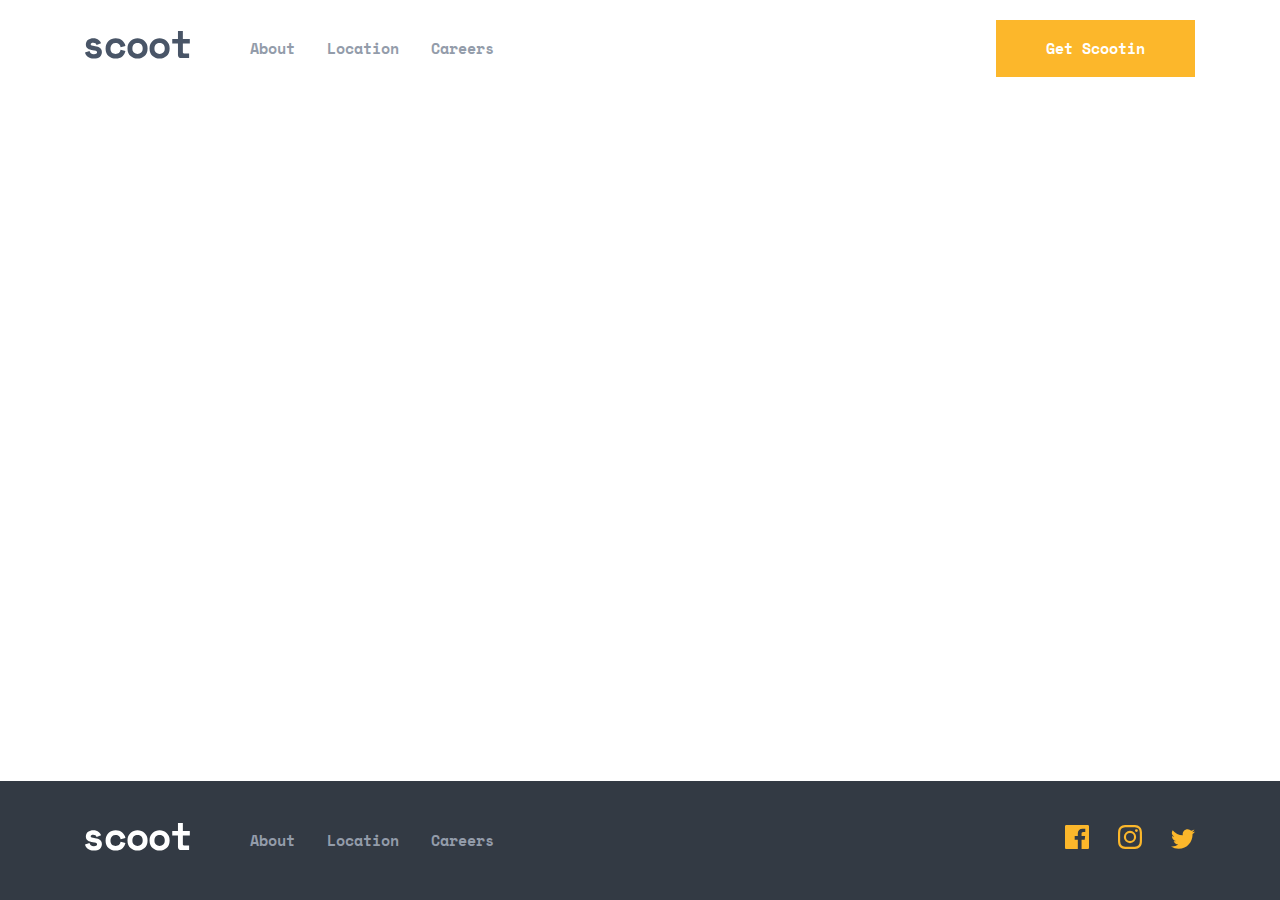
==== about.html @ 2f5962bb "html files header and footer" ====
<!DOCTYPE html>
<html lang="en">
<head>
    <meta charset="UTF-8">
    <meta http-equiv="X-UA-Compatible" content="IE=edge">
    <meta name="viewport" content="width=device-width, initial-scale=1.0">
    <title>Scoot - About</title>
    <!-- CSS LINKS  -->
    <link rel="stylesheet" href="css/normalize.min.css">
    <link rel="stylesheet" href="css/styles.css">

    <!--FAVICON-->

    <link rel="shortcut icon" href="assets/favicon-32x32.png" type="image/x-icon">
</head>
<body>

    <!-- HEADER  -->
    <header class="site-header">
        <div class="container site-header__container">
            <div class="wrapper wrapper-icons">
                <button class="toggle"></button>
                <a class="logo-img" href="#"><img class="logo" src="assets/logo.svg" alt="Site Logo" width="105" height="28"></a>
            </div>

            <div class="wrapper wrapper-nav">
                <ul class="nav-list">
                    <li class="nav-item">
                        <a href="about.html" class="nav-link">About</a>
                    </li>
                    <li class="nav-item">
                        <a href="location.html" class="nav-link">Location</a>
                    </li>
                    <li class="nav-item">
                        <a href="careers.html" class="nav-link">Careers</a>
                    </li>
                </ul>

                <a href="#" class="button">Get scootin</a>
            </div>
        </div>
    </header>


    <!-- MAIN  -->
    <main class="site-main">

        
    </main>

    <footer class="site-footer">
        <div class="footer-scoot">

        </div>

        <div class="footer-nav">
            <div class="container site-footer__container">
                <div class="wrapper wrapper-icons">
                    <a class="logo-img" href="#"><img class="logo" src="assets/logo-white.svg" alt="Site Logo" width="105" height="28"></a>
                </div>
    
                <div class="wrapper wrapper-nav">
                    <ul class="nav-list">
                        <li class="nav-item">
                            <a href="about.html" class="nav-link">About</a>
                        </li>
                        <li class="nav-item">
                            <a href="location.html" class="nav-link">Location</a>
                        </li>
                        <li class="nav-item">
                            <a href="careers.html" class="nav-link">Careers</a>
                        </li>
                    </ul>
    
                    <div class="socials">
                        <a class="social-icon" href="http://facebook.com"><img src="assets/icons/facebook.svg" alt="Facebook"></a>
                        <a class="social-icon" href="http://instagram.com"><img src="assets/icons/instagram.svg" alt="Instagram"></a>
                        <a class="social-icon" href="http://twitter.com"><img src="assets/icons/twitter.svg" alt="Twitter"></a>
                    </div>
                </div>
            </div>
        </div>
    </footer>
    <script src="js/scripts.js"></script>
</body>
</html>
---- css/styles.css ----
:root{
  --background: #495567;
  --bg-color:#333A44;
  --text-color:#939caa;

  --space-mono: "Space Mono", "Arial", sans-serif;
  --lexend-deca: "Lexend Deca", "Arial", sans-serif;
}

/*WEB FONTS RELATED*/
@font-face {
  font-family: "Space Mono";
  font-style: normal;
  font-weight: 400;
  src:url("../fonts/space-mono-v6-latin-regular.woff2") format("woff2"), 
      url("../fonts/space-mono-v6-latin-regular.woff") format("woff");  
}
/* space-mono-700 - latin */
@font-face {
  font-family: "Space Mono";
  font-style: normal;
  font-weight: 700;
  src:url("../fonts/space-mono-v6-latin-700.woff2") format("woff2"), 
      url("../fonts/space-mono-v6-latin-700.woff") format("woff");  
}

/* lexend-deca-regular - latin */
@font-face {
  font-family: "Lexend Deca";
  font-style: normal;
  font-weight: 400;
  src:url("../fonts/lexend-deca-v7-latin-regular.woff2") format("woff2"), 
      url("../fonts/lexend-deca-v7-latin-regular.woff") format("woff");  
}
/*GLOBAL STYLES*/
html {
  -webkit-box-sizing: border-box;
          box-sizing: border-box;
}

*,
*::before,
*::after {
  -webkit-box-sizing: inherit;
          box-sizing: inherit;
}

body {
  display: flex;
  flex-direction: column;
  height: 100vh;
  font-family: var(--lexend-deca);
  font-weight: normal;
  font-size: 15px;
  line-height: 25px;
  background-color: #fff;
  color: var(--text-color);
}

/* Heading Styles  */

h1,h2,h3,h4{
  margin-top: 0;
  font-family: var(--space-mono);
  font-style: normal;
  font-weight: bold;
  color: var(--background);
}
h1{
  font-size: 56px;
  line-height: 56px;
  letter-spacing: -2.5px;
}
h2{
  font-size: 48px;
  line-height: 48px;
  letter-spacing: -2.14286px;
}
h3{
  font-size: 40px;
  line-height: 48px;
  letter-spacing: -1.78571px;
}
h4{
  font-size: 24px;
  line-height: 28px;
  letter-spacing: -1.07143px;
}

a{
  text-decoration: none;
  font-family: var(--space-mono);
  font-style: normal;
  font-weight: bold;
  white-space: nowrap;
}
/* Button Styles  */

.button{
  text-decoration: none;
  padding: 14px 48px;
  text-transform: capitalize;
  background-color: #FCB72B;
  color: #fff;
  border: 2px solid #FCB72B;
  transition: background-color 0.3s ease;
}

.button:hover{
  background-color: transparent;
  color: #FCB72B;
}
.button:active{
  opacity: 0.7;
}

/* CONTAINER  STYLE*/
.container{
  max-width: 1160px;
  padding-left: 25px;
  padding-right: 25px;
  margin-left: auto;
  margin-right: auto;
}
/*=====================================================================================================
                                        HEADER
=====================================================================================================*/
.site-header{
  position: relative;
  padding-top: 20px;
  padding-bottom: 20px;
  background-color: #fff;
}
.site-header__container{
  display: flex;
  align-items: center;
}

/* WRAPPER */
.toggle{
  width: 20px;
  height: 16px;
  background: url("../assets/icons/toggle-on.svg") no-repeat center center;
  background-size: contain;
  border: none;
  cursor: pointer;
  display: none;
}
.wrapper{
  display: flex;
  align-items: center;
  justify-content: space-between;
}
.wrapper-icons{
  margin-right: 60px;
}
.wrapper-nav{
  flex-grow: 1;
}

.nav-list{
  padding: 0;
  list-style-type: none;
  display: flex;
  align-items: center;
  margin-right: 32px;
}
.nav-item:not(:last-child){
  margin-right: 32px;
}

.nav-link{
  color: var(--text-color);
}

.nav-link:hover{
  color: #FCB72B;
}
.nav-link:active{
  opacity: 0.7;
}
/*=====================================================================================================
                                        MAIN
=====================================================================================================*/
.site-main{
  flex-grow: 1;
}
/* MAIN HEADER  */
.main__header{
  position: relative;
  padding: 153px 120px;
  background: url("../assets/images/home-hero-desktop.jpg") no-repeat;
  background-size: cover;
}
.main__header::before{
  position: absolute;
  content: "";
  width: 1100px;
  height: 150px;
  top: 53%;
  left: 0%;
  background: url("../assets/patterns/right-arrow.svg") no-repeat 100% 0%,
  url("../assets/patterns/line.svg") no-repeat 0% 0%;
}
.main__header::after{
  position: absolute;
  content: "";
  width: 234px;
  height: 62px;
  top: 65%;
  right: 0%;
  background: url("../assets/patterns/white-circles.svg") no-repeat calc(100% + 30px) center;
  background-size: contain;
}
.main__header-info{
  max-width: 1135px;
  margin-left: auto;
  margin-right: auto;
}
.main__header .main__header-caption{
  color: #fff;
  margin-top: 0;
  margin-bottom: 40px;
}
.main__header-text{
  position: relative;
  left: 100px;
  max-width: 400px;
}
.main__header-text p{
  color: #fff;
  margin-top: 0;
  margin-bottom: 40px;
}
 /* ADVANTAGES  */
.advantage{
  padding-top: 160px;
  padding-bottom: 100px;
}
.advantage-container{
  position: relative;
  display: flex;
}
.advantage-container::before{
  content: "";
  position: absolute;
  left: -10rem;
  top: 40px;
  z-index: -1;
  width: 975px;
  height: 15px;
  background: url("../assets/patterns/line-gray.svg") repeat-x;
  background-size: contain;
}
.advantage-container__text{
  max-width: 350px;
}
.advantage-container__text::before{
  content: "";
  width: 96px;
  height: 96px;
  display: block;
  background-color: #FCB72B;
  border-radius: 100%;
  margin-bottom: 40px;
}
.advantage-container__text-locate::before{
  background: url("../assets/icons/locate.svg") no-repeat center center;
}

.advantage-container__text-scooter::before{
  background: url("../assets/icons/scooter.svg") no-repeat center center;
}

.advantage-container__text-ride::before{
  background: url("../assets/icons/ride.svg") no-repeat center center;
}

.advantage-container__text:not(:last-child){
  margin-right: 30px;
}
.advantage-container__text h4{
  margin-top: 0;
  margin-bottom: 27px;
}
.advantage-container__text p{
  font-family: var(--lexend-deca);
  margin-top: 0;
  margin-bottom: 0;
}

/* MAIN INFO  */


/*=====================================================================================================
                                        FOOTER
=====================================================================================================*/
.footer-nav{
  background-color: var(--bg-color);
}
.site-footer__container{
  display: flex;
  align-items: center;
  padding: 32px 25px;
}

.social-icon:not(:last-child){
  margin-right: 25px;
}
/*=====================================================================================================
                                        RESPONSIVE(TABLET)
=====================================================================================================*/
@media only screen and (max-width:1115px){
  /* MAIN HEADER  */
.main__header{
  position: relative;
  padding: 140px 100px 220px;
  background: url("../assets/images/home-hero-tablet.jpg") no-repeat;
  background-size: cover;
}
.main__header::before{
  position: absolute;
  content: "";
  width: 450px;
  height: 150px;
  top: 75%;
  left: 0%;
  background: url("../assets/patterns/right-arrow.svg") no-repeat 100% 0%;
}
.main__header::after{
  position: absolute;
  content: "";
  width: 234px;
  height: 62px;
  top: 85%;
  right: 0%;
  background: url("../assets/patterns/white-circles.svg") no-repeat calc(100% + 30px) center;
  background-size: contain;
}
.main__header-info{
  max-width: 1135px;
  margin-left: auto;
  margin-right: auto;
  text-align: center;
}

.main__header-text{
  position: relative;
  left: 0px;
  max-width: 575px;
  margin: 0 auto;
}
 /* MAIN ADVANTAGES  */
.advantage-container{
  flex-direction: column;
}
.advantage-container::before{
  left: -25.5rem;
  top: -50px;
  transform: rotate(90deg);
}
.advantage-container__text{
  max-width: 750px;
}
.advantage-container__text:not(:last-child){
  margin-right: 0;
  margin-bottom: 40px;
}
.advantage-container__text::before{
  float: left;
  margin-right: 80px;
}

}


@media only screen and (max-width:750px){

  /* HEADER  */
  .site-header__container{
    position: fixed;
    top: 0;
    left: 0;
    width: 100%;
    padding: 20px 25px;
    z-index: 9999;
    background: #fff;
  }
  .site-header .toggle{
    display: block;
  }
  .site-header .wrapper-icons{
    flex-basis: 50%;
  }
  .site-header .wrapper-icons .logo-img{
    transform: translateX(50%);
  }
  .site-header .wrapper-nav{
    position: fixed;
    z-index: 999;
    flex-direction: column;
    align-items: flex-start;
    padding: 64px 32px 25px;
    background-color: var(--bg-color);
    top: 75px;
    left: -100%;
    width: 75%;
    height: calc(100% - 75px);
    transition: left 0.5s ease;
  }
  
  .site-header .wrapper-nav-shown{
    left: 0;
  }
  .site-header .toggle-off{
    background: url("../assets/icons/toggle-off.svg") no-repeat center center;
  }
  .site-header .nav-list{
    flex-direction: column;
    align-items: flex-start;
  }
  .site-header .nav-item:not(:last-child){
    margin-right: 0;
    margin-bottom: 25px;
  }
  .site-header .nav-link{
    color: #fff;
  }

    /* MAIN HEADER  */
  .main__header{
    position: relative;
    padding: 115px 32px 180px;
    background: url("../assets/images/home-hero-mobile.jpg") no-repeat;
    background-size: cover;
  }
  .main__header::before{
    position: absolute;
    content: "";
    width: 450px;
    height: 150px;
    top: 70%;
    left: -300px;
    background: url("../assets/patterns/right-arrow.svg") no-repeat 100% 0%;
  }
  .main__header::after{
    content: "";  
    background: none;
  }
  .main__header-caption{
    font-size: 40px;
  line-height: 40px;
  letter-spacing: -1.78571px;
  }

}
/*=====================================================================================================
                                        RESPONSIVE(MOBILE)
=====================================================================================================*/

@media only screen and (max-width:650px){

  /* MAIN ADVANTAGE  */
  .advantage-container::before{
    background: none;
  }
  .advantage-container__text{
    text-align: center;
  }
  .advantage-container__text::before{
    float: none;
    margin-left: auto;
    margin-right: auto;
  }

  /* FOOTER  */

  .site-footer__container{
    flex-direction: column;
    align-items: center;
    padding: 60px 0 80px;
  }
  .site-footer__container .wrapper-icons{
    margin-bottom: 40px;
    margin-right: 0;
  }
  .site-footer__container .wrapper-nav{
    flex-direction: column;
  }
  .site-footer__container .nav-list{
    flex-direction: column;
    margin-right: 0;
    margin-top: 0;
    margin-bottom: 80px;
  }
  .site-footer__container .nav-item:not(:last-child){
    margin-right: 0;
    margin-bottom: 16px;
  }
}
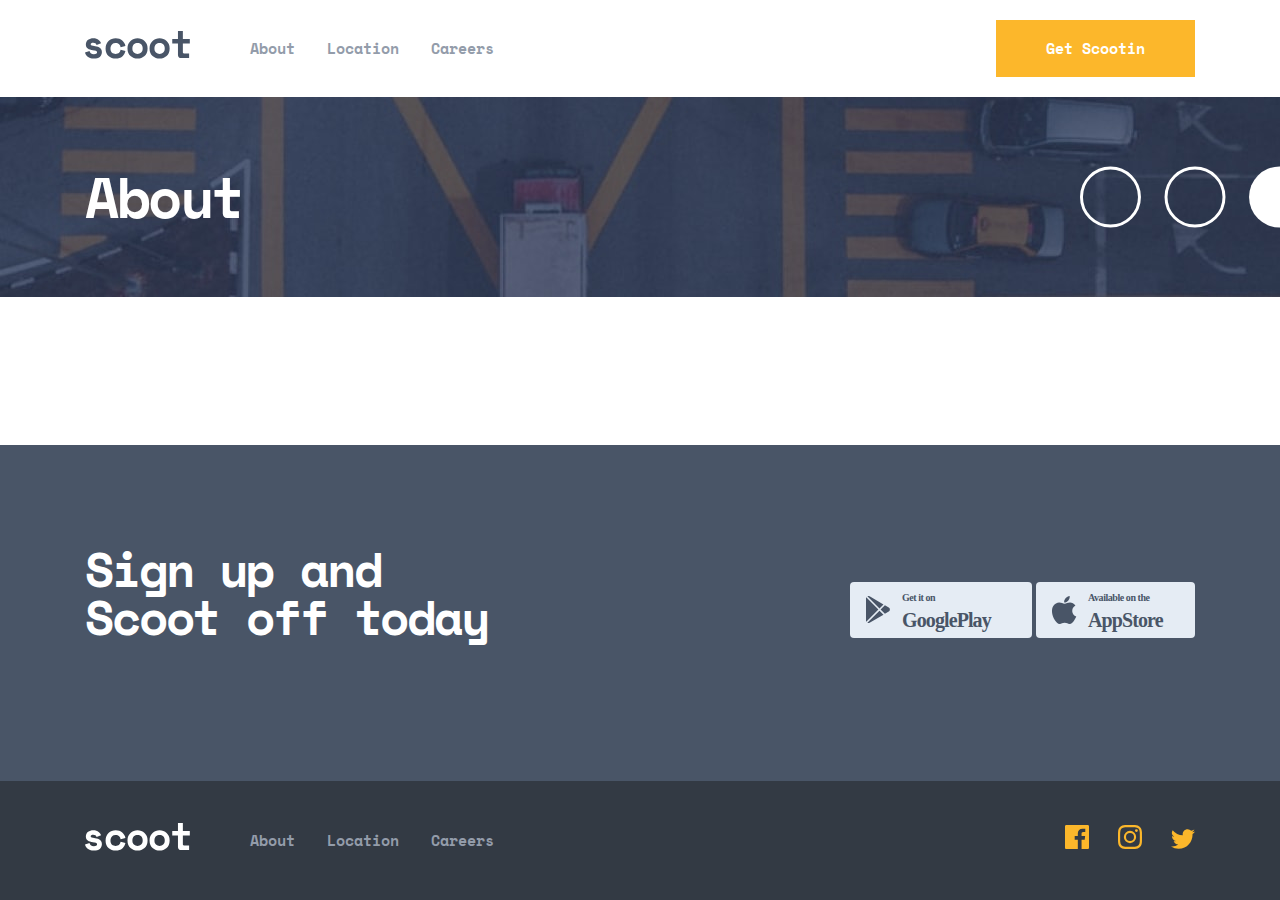
==== commit fb176133: "site footer styles" ====
--- a/about.html
+++ b/about.html
@@ -44,13 +44,23 @@
 
     <!-- MAIN  -->
     <main class="site-main">
-
+        <header class="main-header">
+            <div class="container">
+                <h1>About</h1>
+            </div>
+        </header>
         
     </main>
 
     <footer class="site-footer">
-        <div class="footer-scoot">
-
+        <div class="footer-scoot container">
+            <div class="footer-scoot__text">
+                <h2>Sign up and Scoot off today</h2>
+            </div>
+            <div class="footer-scoot__download">
+                <a class="download-scoot__link" href="#"><img src="assets/icons/google-play.svg" alt="Download"></a>
+                <a class="download-scoot__link" href="#"><img src="assets/icons/app-store.svg" alt="Download"></a>
+            </div>
         </div>
 
         <div class="footer-nav">
--- a/css/styles.css
+++ b/css/styles.css
@@ -295,6 +295,22 @@
 /*=====================================================================================================
                                         FOOTER
 =====================================================================================================*/
+.site-footer{
+  background: var(--background);
+}
+.footer-scoot{
+  padding: 100px 25px;
+  display: flex;
+  justify-content: space-between;
+  align-items: center;
+}
+.footer-scoot__text{
+  max-width: 415px;
+}
+.footer-scoot h2{
+  color: #fff;
+}
+
 .footer-nav{
   background-color: var(--bg-color);
 }
@@ -307,6 +323,41 @@
 .social-icon:not(:last-child){
   margin-right: 25px;
 }
+.social-icon:hover{
+  filter: grayscale(100%);
+}
+
+/*=====================================================================================================
+                                        ABOUT
+=====================================================================================================*/
+.main-header{
+  position: relative;
+  padding: 72px 0;
+  background: url("../assets/images/about-hero-desktop.jpg") no-repeat;
+  background-size: cover;
+}
+.main-header::after{
+  position: absolute;
+  content: "";
+  width: 234px;
+  height: 62px;
+  top: 50%;
+  transform: translateY(-50%);
+  right: 0%;
+  background: url("../assets/patterns/white-circles.svg") no-repeat calc(100% + 30px) center;
+  background-size: contain;
+}
+.main-header h1{
+  color: #fff;
+  margin: 0;
+}
+/*=====================================================================================================
+                                        LOCATION
+=====================================================================================================*/
+
+/*=====================================================================================================
+                                        CAREERS
+=====================================================================================================*/
 /*=====================================================================================================
                                         RESPONSIVE(TABLET)
 =====================================================================================================*/
@@ -370,6 +421,12 @@
   float: left;
   margin-right: 80px;
 }
+
+/* ABOUT  */
+  .main-header{
+    background: url("../assets/images/about-hero-tablet.jpg") no-repeat;
+    background-size: cover;
+  }
 
 }
 
@@ -453,6 +510,11 @@
   letter-spacing: -1.78571px;
   }
 
+  /* ABOUT  */
+  .main-header{
+    background: url("../assets/images/about-hero-mobile.jpg") no-repeat;
+    background-size: cover;
+  }
 }
 /*=====================================================================================================
                                         RESPONSIVE(MOBILE)
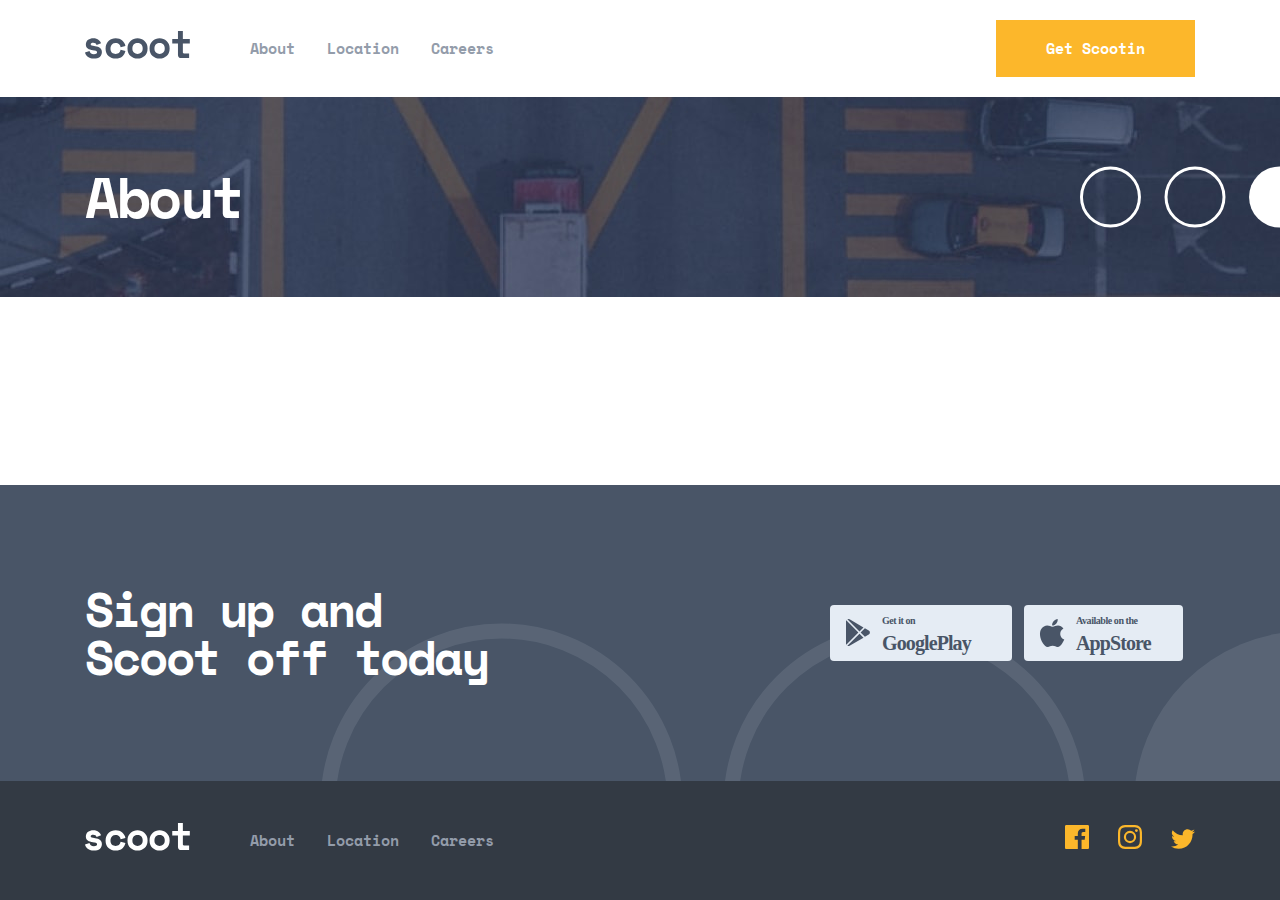
==== commit 467e8e9d: "footer re" ====
--- a/about.html
+++ b/about.html
@@ -20,7 +20,7 @@
         <div class="container site-header__container">
             <div class="wrapper wrapper-icons">
                 <button class="toggle"></button>
-                <a class="logo-img" href="#"><img class="logo" src="assets/logo.svg" alt="Site Logo" width="105" height="28"></a>
+                <a class="logo-img" href="index.html"><img class="logo" src="assets/logo.svg" alt="Site Logo" width="105" height="28"></a>
             </div>
 
             <div class="wrapper wrapper-nav">
@@ -66,7 +66,7 @@
         <div class="footer-nav">
             <div class="container site-footer__container">
                 <div class="wrapper wrapper-icons">
-                    <a class="logo-img" href="#"><img class="logo" src="assets/logo-white.svg" alt="Site Logo" width="105" height="28"></a>
+                    <a class="logo-img" href="index.html"><img class="logo" src="assets/logo-white.svg" alt="Site Logo" width="105" height="28"></a>
                 </div>
     
                 <div class="wrapper wrapper-nav">
--- a/css/styles.css
+++ b/css/styles.css
@@ -296,7 +296,8 @@
                                         FOOTER
 =====================================================================================================*/
 .site-footer{
-  background: var(--background);
+  background: var(--background) url("../assets/patterns/semi-circles.svg") no-repeat;
+  background-position: calc(100% + 200px) calc(100% - 119px);
 }
 .footer-scoot{
   padding: 100px 25px;
@@ -309,8 +310,18 @@
 }
 .footer-scoot h2{
   color: #fff;
-}
-
+  margin: 0;
+}
+.footer-scoot__download{
+  display: flex;
+  align-items: center;
+}
+.download-scoot__link{
+  margin-right: 12px;
+}
+.download-scoot__link img{
+  display: block;
+}
 .footer-nav{
   background-color: var(--bg-color);
 }
@@ -427,6 +438,14 @@
     background: url("../assets/images/about-hero-tablet.jpg") no-repeat;
     background-size: cover;
   }
+  /* FOOTER  */
+.footer-scoot{
+  flex-direction: column;
+  text-align: center;
+}
+.footer-scoot h2{
+  margin-bottom: 40px;
+}
 
 }
 
@@ -522,6 +541,11 @@
 
 @media only screen and (max-width:650px){
 
+  /* MAIN HEADER  */
+  .main-header::after{
+    background: none;
+  }
+
   /* MAIN ADVANTAGE  */
   .advantage-container::before{
     background: none;
@@ -537,6 +561,9 @@
 
   /* FOOTER  */
 
+  .site-footer{
+    background-position: calc(100% + 200px) calc(100% - 433px);
+  }
   .site-footer__container{
     flex-direction: column;
     align-items: center;
@@ -559,4 +586,10 @@
     margin-right: 0;
     margin-bottom: 16px;
   }
+  .footer-scoot__download{
+    flex-direction: column;
+  }
+  .download-scoot__link{
+    margin-bottom: 15px;
+  }
 }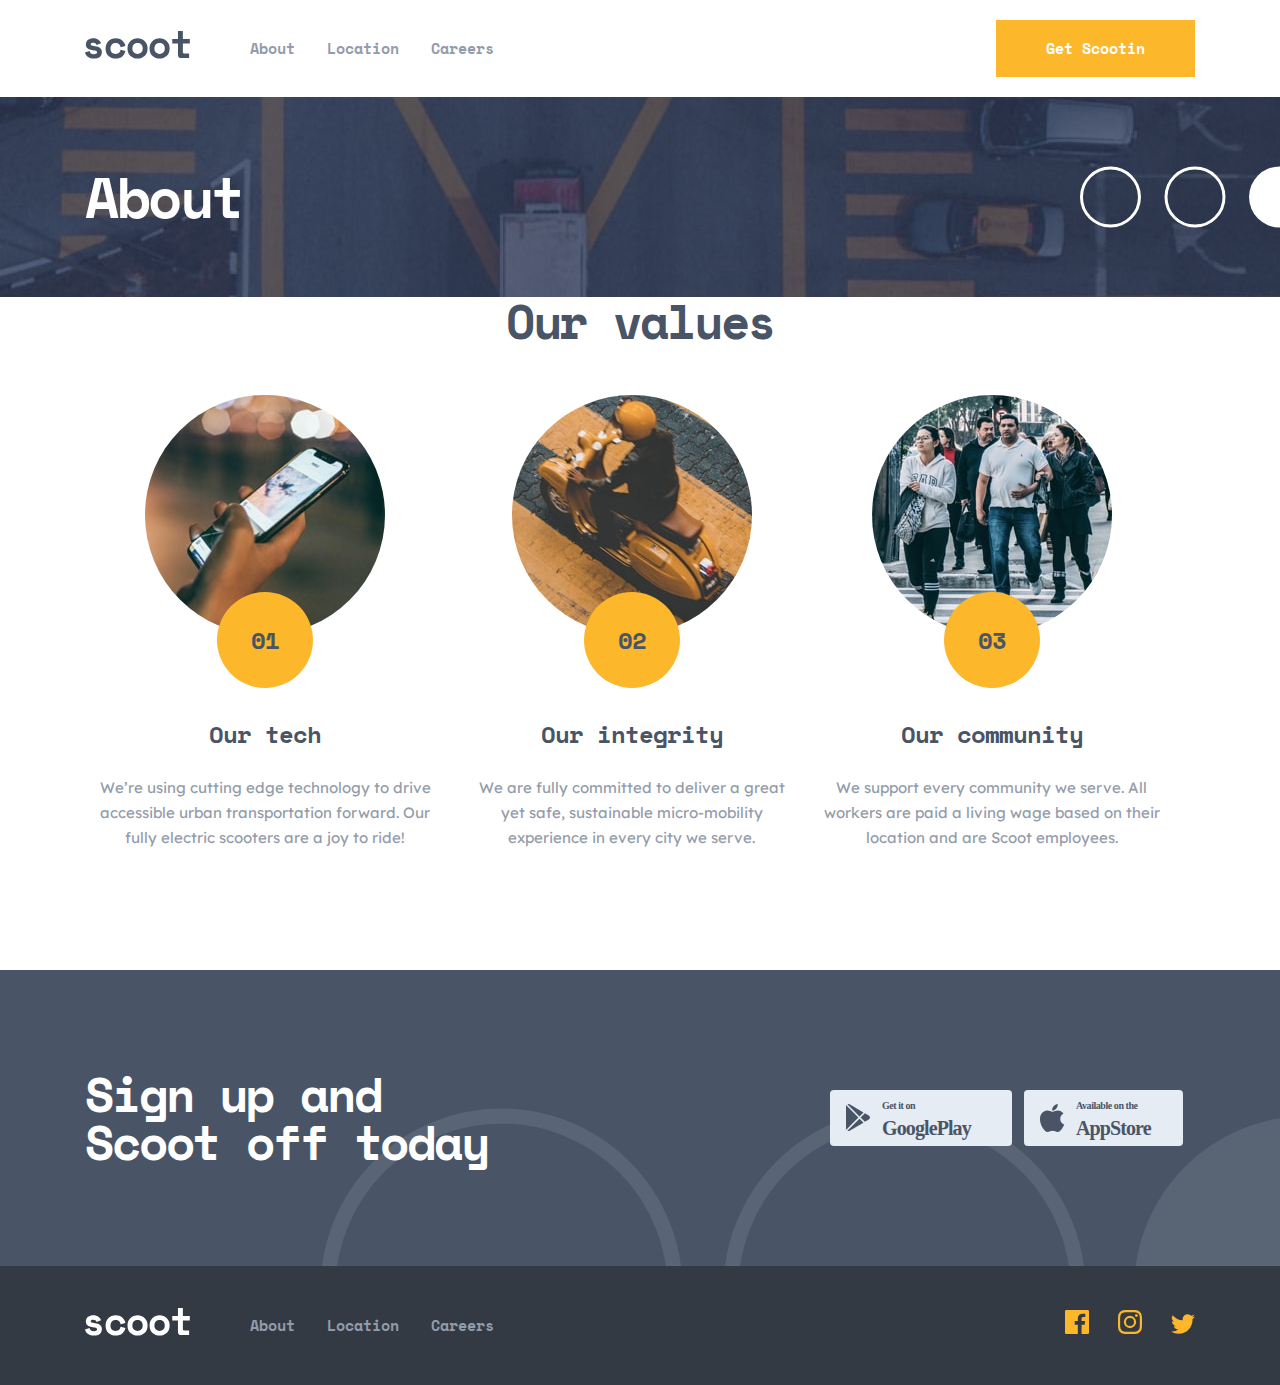
==== commit 1095f3f4: "values section" ====
--- a/about.html
+++ b/about.html
@@ -49,6 +49,37 @@
                 <h1>About</h1>
             </div>
         </header>
+
+        <section class="our-values">
+            <h2>Our values</h2>
+            <div class="container value-container">
+                <div class="value">
+                    <img class="value-img" src="assets/images/our-tech.jpg" alt="Our Tech" width="240" height="240">
+                    <div class="value-text">
+                        <h4 class="value-number">01</h4>
+                        <h4 class="value-caption">Our tech</h4>
+                        <p>We’re using cutting edge technology to drive accessible urban transportation forward. Our fully electric scooters are a joy to ride!</p>
+                    </div>
+                </div>
+                <div class="value">
+                    <img class="value-img" src="assets/images/our-integrity.jpg" alt="Our Tech" width="240" height="240">
+                    <div class="value-text">
+                        <h4 class="value-number">02</h4>
+                        <h4 class="value-caption">Our integrity</h4>
+                        <p>We are fully committed to deliver a great yet safe, sustainable micro-mobility experience in every city we serve.</p>
+                    </div>
+                </div>
+                <div class="value">
+                    <img class="value-img" src="assets/images/our-community.jpg" alt="Our Tech" width="240" height="240">
+                    <div class="value-text">
+                        <h4 class="value-number">03</h4>
+                        <h4 class="value-caption">Our community</h4>
+                        <p>We support every community we serve. All workers are paid a living wage based on their location and are Scoot employees.</p>
+                    </div>
+                </div>
+            </div>
+            
+        </section>
         
     </main>
 
--- a/css/styles.css
+++ b/css/styles.css
@@ -362,10 +362,87 @@
   color: #fff;
   margin: 0;
 }
+
+/* OUR VALUES  */
+.our-values{
+  margin-bottom: 120px;
+}
+.our-values h2{
+  margin-top: 0;
+  margin-bottom: 50px;
+  text-align: center;
+}
+.value-container{
+  display: flex;
+}
+.value-img{
+  border-radius: 100%;
+}
+.value{
+  text-align: center;
+  max-width: 360px;
+  margin-right: 30px;
+}
+.value-text{
+  margin-top: -50px;
+}
+.value-number{
+  display: inline-block;
+  margin-top: 0;
+  margin-bottom: 32px;
+  padding: 34px;
+  border-radius: 100%;
+  background-color: #FCB72B;
+}
+.value-caption{
+  margin-top: 0;
+  margin-bottom: 27px;
+}
+.value p{
+  margin-top: 0;
+  margin-bottom: 0;
+}
 /*=====================================================================================================
                                         LOCATION
 =====================================================================================================*/
-
+.location-img{
+  text-align: center;
+  padding: 120px 25px;
+}
+.location-img img{
+  max-width: 100%;
+}
+
+.map-mobile{
+  display: none;
+}
+.map-mobile img{
+  margin-bottom: 40px;
+}
+.map-mobile h4{
+  margin-top: 0;
+  margin-bottom: 16px;
+  padding: 22px 100px;
+  background: rgba(252, 183, 43, 0.15);
+}
+
+.location-question{
+  padding-top: 60px;
+  padding-bottom: 60px;
+  display: flex;
+  align-items: center;
+}
+.location-question h2{
+  margin-top: 0;
+  margin-bottom: 0;
+  margin-right: 30px;
+}
+.location-question p{
+  max-width: 445px;
+  margin-top: 0;
+  margin-bottom: 0;
+  margin-right: 100px;
+}
 /*=====================================================================================================
                                         CAREERS
 =====================================================================================================*/
@@ -433,19 +510,41 @@
   margin-right: 80px;
 }
 
+/* FOOTER  */
+.footer-scoot{
+  flex-direction: column;
+  text-align: center;
+}
+.footer-scoot h2{
+  margin-bottom: 40px;
+}
 /* ABOUT  */
   .main-header{
     background: url("../assets/images/about-hero-tablet.jpg") no-repeat;
     background-size: cover;
   }
-  /* FOOTER  */
-.footer-scoot{
-  flex-direction: column;
-  text-align: center;
-}
-.footer-scoot h2{
-  margin-bottom: 40px;
-}
+  .value-container{
+    flex-wrap: wrap;
+    justify-content: center;
+  }
+  .value{
+    margin-bottom: 40px;
+  }
+
+  /* LOcation  */
+  .location-question{
+    flex-direction: column;
+    text-align: center;
+  }
+  .location-question h2{
+    margin-right: 0;
+    margin-bottom: 40px;
+  }
+  .location-question p{
+    max-width: 600px;
+    margin-right: 0;
+    margin-bottom: 40px;
+  }
 
 }
 
@@ -534,6 +633,9 @@
     background: url("../assets/images/about-hero-mobile.jpg") no-repeat;
     background-size: cover;
   }
+  .value{
+    margin-right: 0;
+  }
 }
 /*=====================================================================================================
                                         RESPONSIVE(MOBILE)
@@ -592,4 +694,12 @@
   .download-scoot__link{
     margin-bottom: 15px;
   }
+
+  /* Location */
+  .map-desktop{
+    display: none;
+  }
+  .map-mobile{
+    display: block;
+  }
 }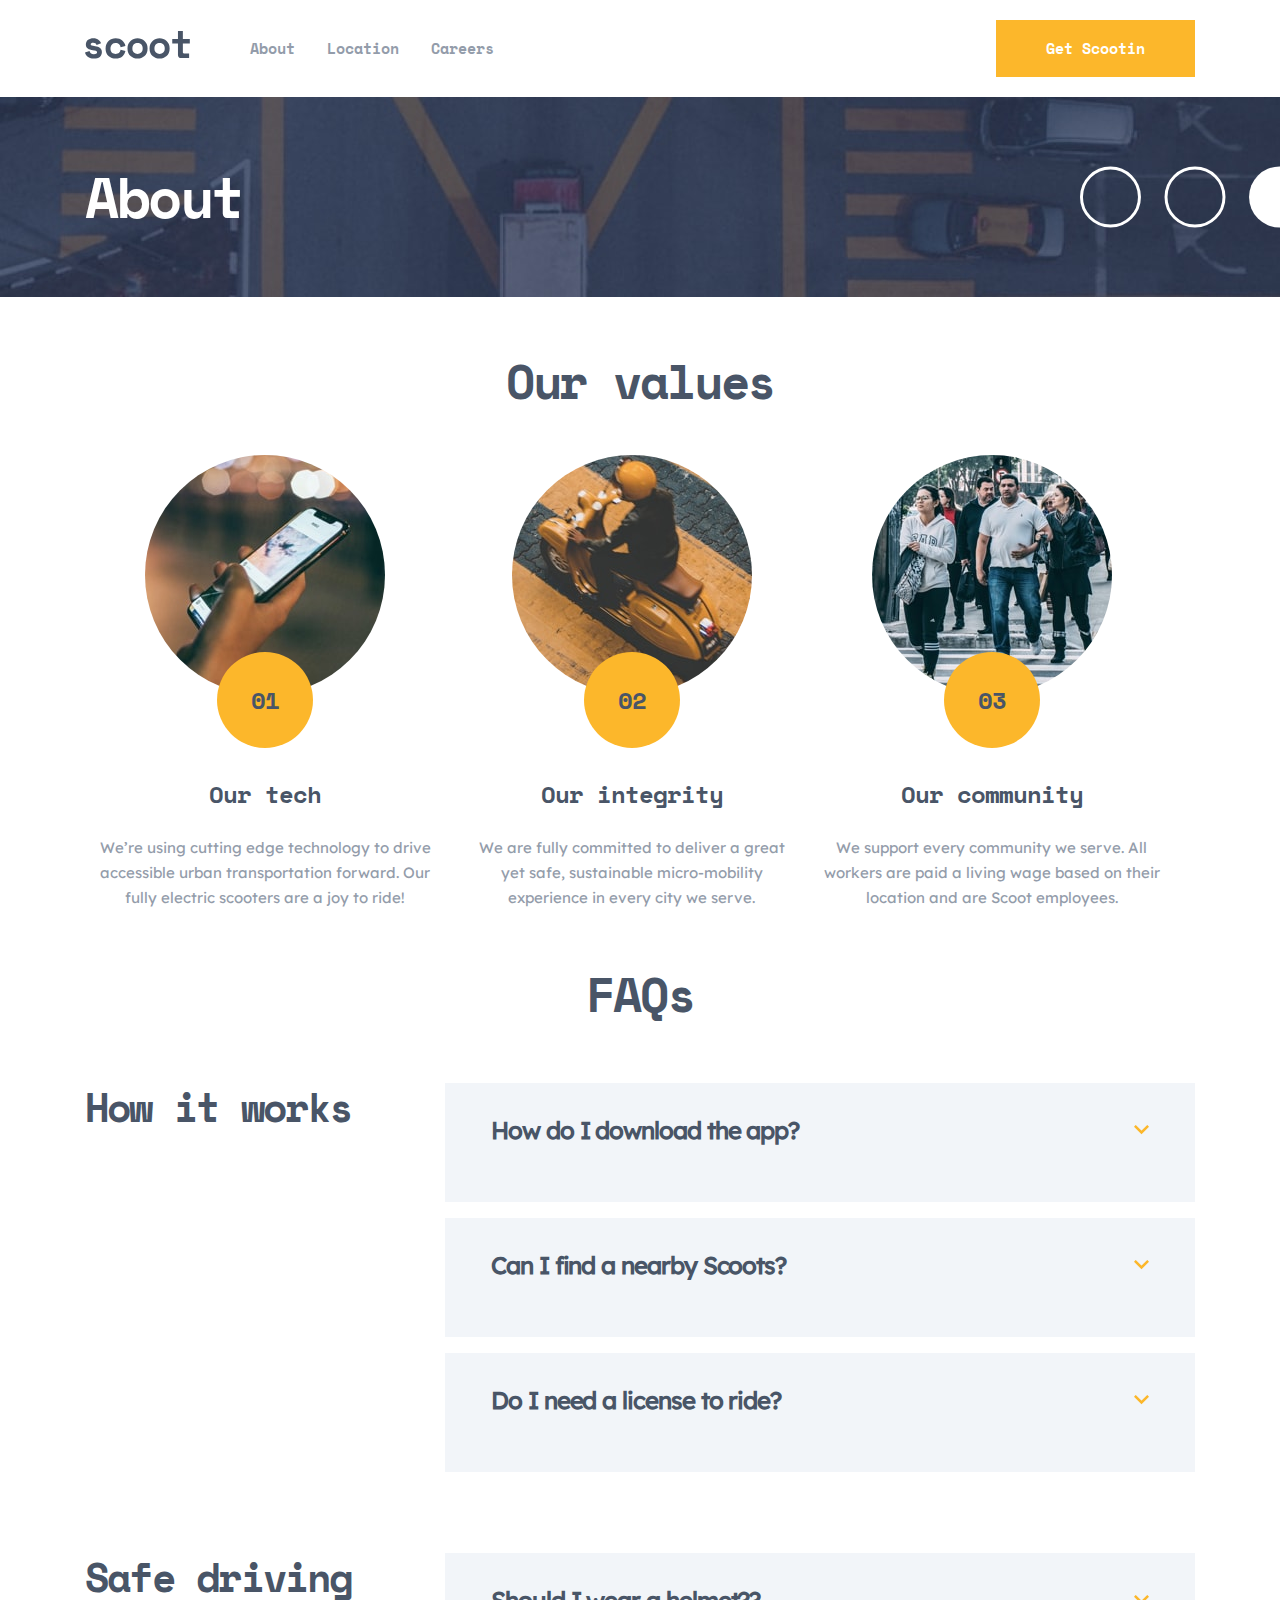
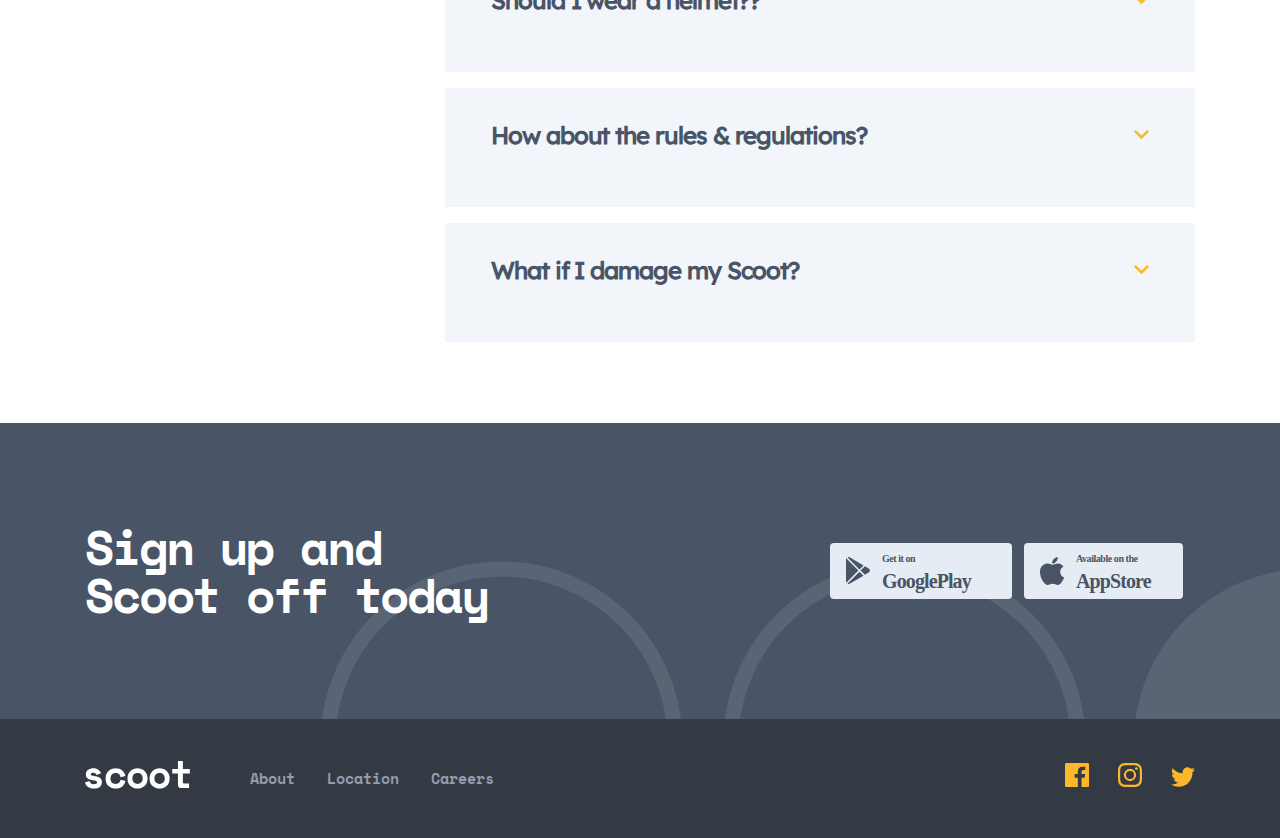
==== commit c0371376: "faqs responsive" ====
--- a/about.html
+++ b/about.html
@@ -81,6 +81,46 @@
             
         </section>
         
+
+        <section class="faqs">
+            <h2>FAQs</h2>
+            <div class="container">
+                <div class="faqs-container">
+                    <h3 class="faqs-caption">How it works</h3>
+                    <div class="question-container">
+                        <div class="question">
+                            <button class="question-button">How do I download the app?</button>
+                            <p class="question-text">To download the Scoot app, you can search “Scoot” in both the App and Google Play stores. An even simpler way to do it would be to click the relevant link at the bottom of this page and you’ll be re-directed to the correct page.</p>
+                        </div>
+                        <div class="question">
+                            <button class="question-button">Can I find a nearby Scoots?</button>
+                            <p class="question-text">To download the Scoot app, you can search “Scoot” in both the App and Google Play stores. An even simpler way to do it would be to click the relevant link at the bottom of this page and you’ll be re-directed to the correct page.</p>
+                        </div>
+                        <div class="question">
+                            <button class="question-button">Do I need a license to ride?</button>
+                            <p class="question-text">To download the Scoot app, you can search “Scoot” in both the App and Google Play stores. An even simpler way to do it would be to click the relevant link at the bottom of this page and you’ll be re-directed to the correct page.</p>
+                        </div>
+                    </div>
+                </div>
+                <div class="faqs-container">
+                    <h3 class="faqs-caption">Safe driving</h3>
+                    <div class="question-container">
+                        <div class="question">
+                            <button class="question-button">Should I wear a helmet??</button>
+                            <p class="question-text">To download the Scoot app, you can search “Scoot” in both the App and Google Play stores. An even simpler way to do it would be to click the relevant link at the bottom of this page and you’ll be re-directed to the correct page.</p>
+                        </div>
+                        <div class="question">
+                            <button class="question-button">How about the rules & regulations?</button>
+                            <p class="question-text">To download the Scoot app, you can search “Scoot” in both the App and Google Play stores. An even simpler way to do it would be to click the relevant link at the bottom of this page and you’ll be re-directed to the correct page.</p>
+                        </div>
+                        <div class="question">
+                            <button class="question-button">What if I damage my Scoot?</button>
+                            <p class="question-text">To download the Scoot app, you can search “Scoot” in both the App and Google Play stores. An even simpler way to do it would be to click the relevant link at the bottom of this page and you’ll be re-directed to the correct page.</p>
+                        </div>
+                    </div>
+                </div>
+            </div>
+        </section>
     </main>
 
     <footer class="site-footer">
--- a/css/styles.css
+++ b/css/styles.css
@@ -365,7 +365,8 @@
 
 /* OUR VALUES  */
 .our-values{
-  margin-bottom: 120px;
+  padding-top: 60px;
+  padding-bottom: 60px;
 }
 .our-values h2{
   margin-top: 0;
@@ -402,6 +403,82 @@
   margin-top: 0;
   margin-bottom: 0;
 }
+
+/* FAQs  */
+
+  .faqs h2{
+    margin-top: 0;
+    margin-bottom: 65px;
+    text-align: center;
+  }
+
+  .faqs-container{
+    display: flex;
+    justify-content: space-between;
+    margin-bottom: 65px;
+  }
+  .question-container{
+    flex-grow: 1;
+    max-width: 750px;
+  }
+  .faqs-caption{
+    margin-top: 0;
+    margin-bottom: 32px;
+    margin-right: 30px;
+  }
+  .question{
+    padding: 32px 40px;
+    background-color: #f2f5f9;
+    margin-bottom: 16px;
+  }
+
+  .question-button{
+    position: relative;
+    font-weight: bold;
+    font-size: 24px;
+    line-height: 28px;
+    margin-bottom: 25px;
+    letter-spacing: -1.07143px;
+    color: #495567;
+    outline: none;
+    border: none;
+    background-color: transparent;
+    text-align: start;
+    width: 100%;
+    display: flex;
+    justify-content: space-between;
+    align-items: center;
+    cursor: pointer;
+    z-index: 2;
+  }
+
+  .question-button::before{
+    content: "";
+    width: calc(100% + 80px);
+    height: calc(100% + 64px);
+    background:no-repeat center center;
+    position: absolute;
+    top: -32x;
+    left: -40px;
+  }
+  .question-button::after{
+    display: block;
+    content: "";
+    width: 16px;
+    height: 10px;
+    background: url("../assets/icons/chevron.svg") no-repeat center center;
+    background-size: contain;
+  }
+  .question:hover{
+    background-color: #fff4df;
+  }
+  .question-text{
+    display: none;
+    font-family: var(--lexend-deca);
+    font-style: normal;
+    font-weight: normal;
+    color: #495567;
+  }
 /*=====================================================================================================
                                         LOCATION
 =====================================================================================================*/
@@ -446,6 +523,35 @@
 /*=====================================================================================================
                                         CAREERS
 =====================================================================================================*/
+
+.jobs{
+  padding-top: 60px;
+  padding-bottom: 120px;
+}
+.jobs-info{
+  display: flex;
+  justify-content: space-between;
+  align-items: center;
+  padding: 35px 40px;
+  background-color: #f2f5f9;
+  margin-bottom: 24px;
+}
+.jobs-info h4{
+  margin-top: 0;
+  margin-bottom: 8px;
+}
+.jobs-info p{
+  margin: 0;
+  font-family: var(--lexend-deca);
+  font-style: normal;
+  font-weight: normal;
+  font-size: 15px;
+  line-height: 25px;
+  color: #495567;
+}
+.jobs-info a{
+  padding: 14px 65px;
+}
 /*=====================================================================================================
                                         RESPONSIVE(TABLET)
 =====================================================================================================*/
@@ -531,6 +637,17 @@
     margin-bottom: 40px;
   }
 
+  .faqs-container{
+    flex-direction: column;
+    align-items: center;
+  }
+  .question-container{
+    width: 100%;
+  }
+  .faqs-caption{
+    margin-right: 0;
+  }
+
   /* LOcation  */
   .location-question{
     flex-direction: column;
@@ -551,6 +668,11 @@
 
 @media only screen and (max-width:750px){
 
+  /* Global STYLES  */
+  h2{
+    font-size: 32px;
+    line-height: 32px;
+  }
   /* HEADER  */
   .site-header__container{
     position: fixed;
@@ -636,6 +758,15 @@
   .value{
     margin-right: 0;
   }
+
+  /* CAREERS  */
+  .jobs-info{
+    flex-direction: column;
+  }
+  .jobs-info__text{
+    text-align: center;
+    margin-bottom: 16px;
+  }
 }
 /*=====================================================================================================
                                         RESPONSIVE(MOBILE)
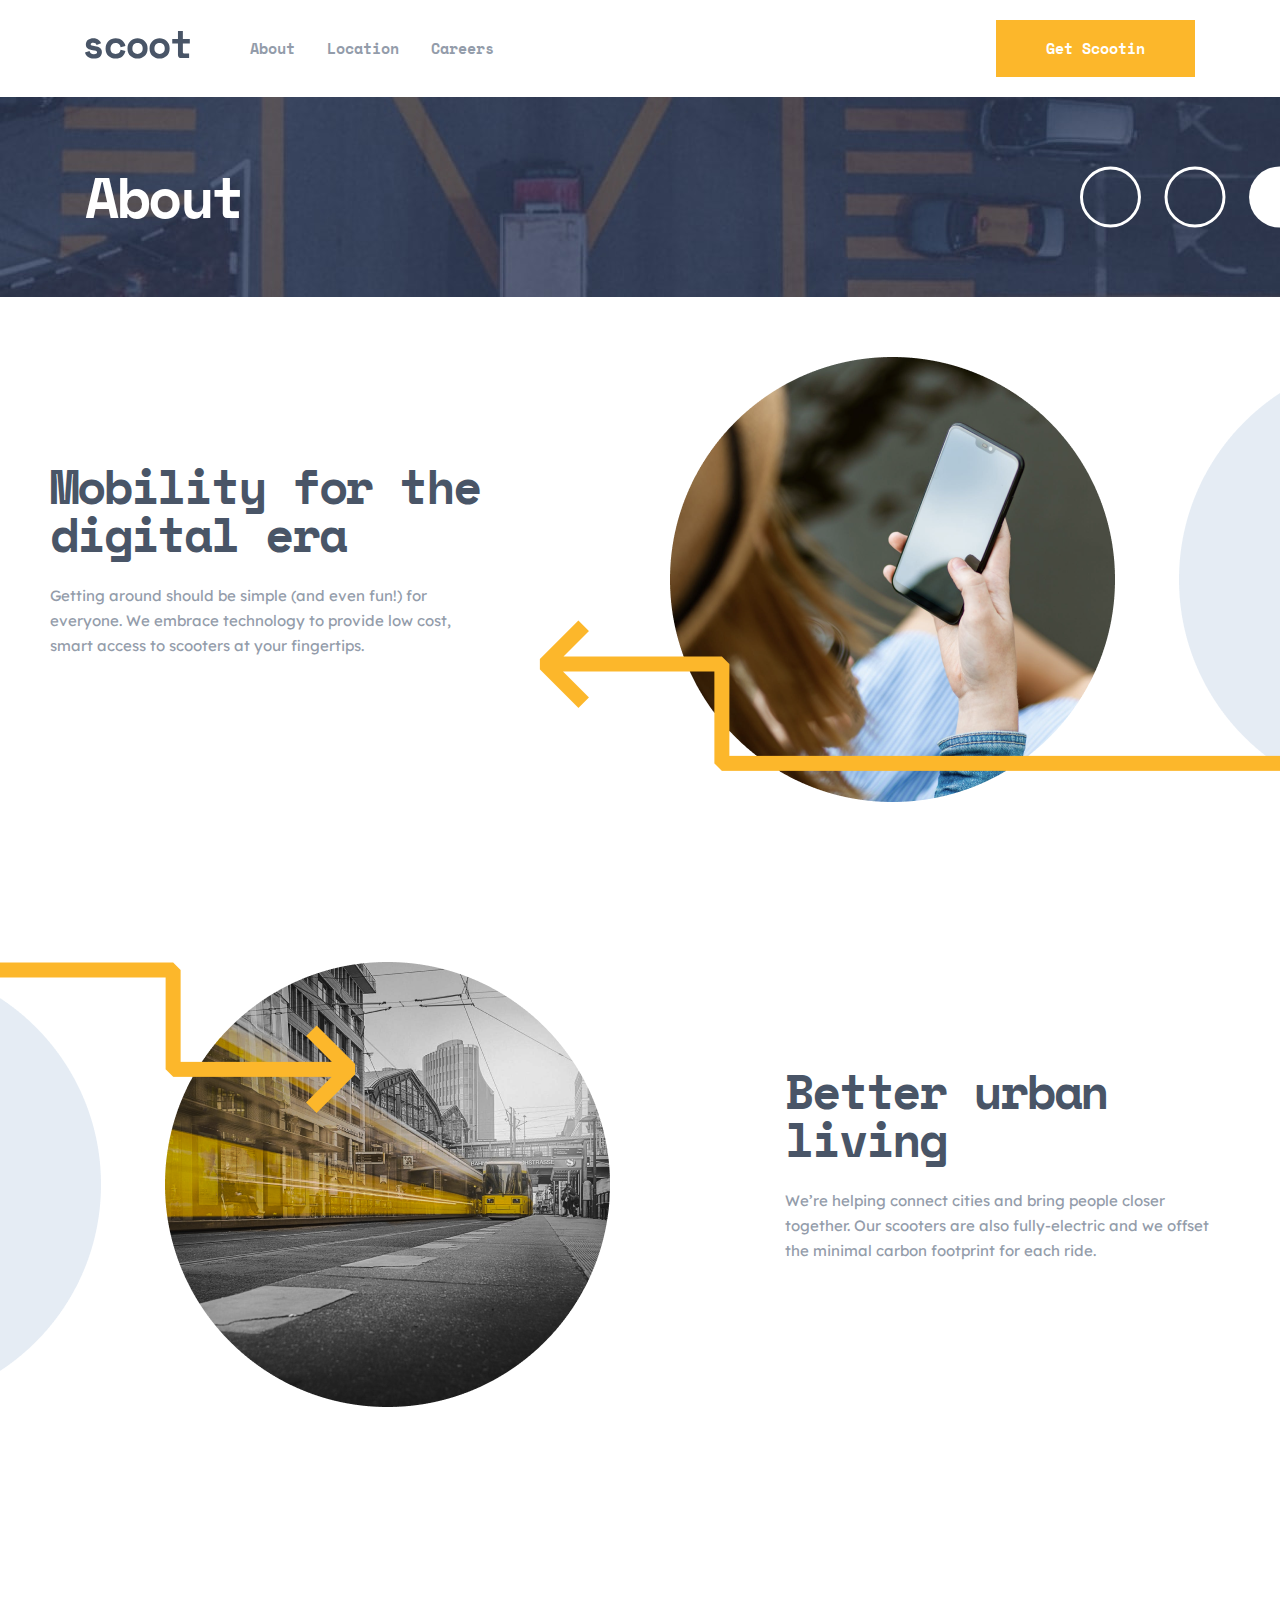
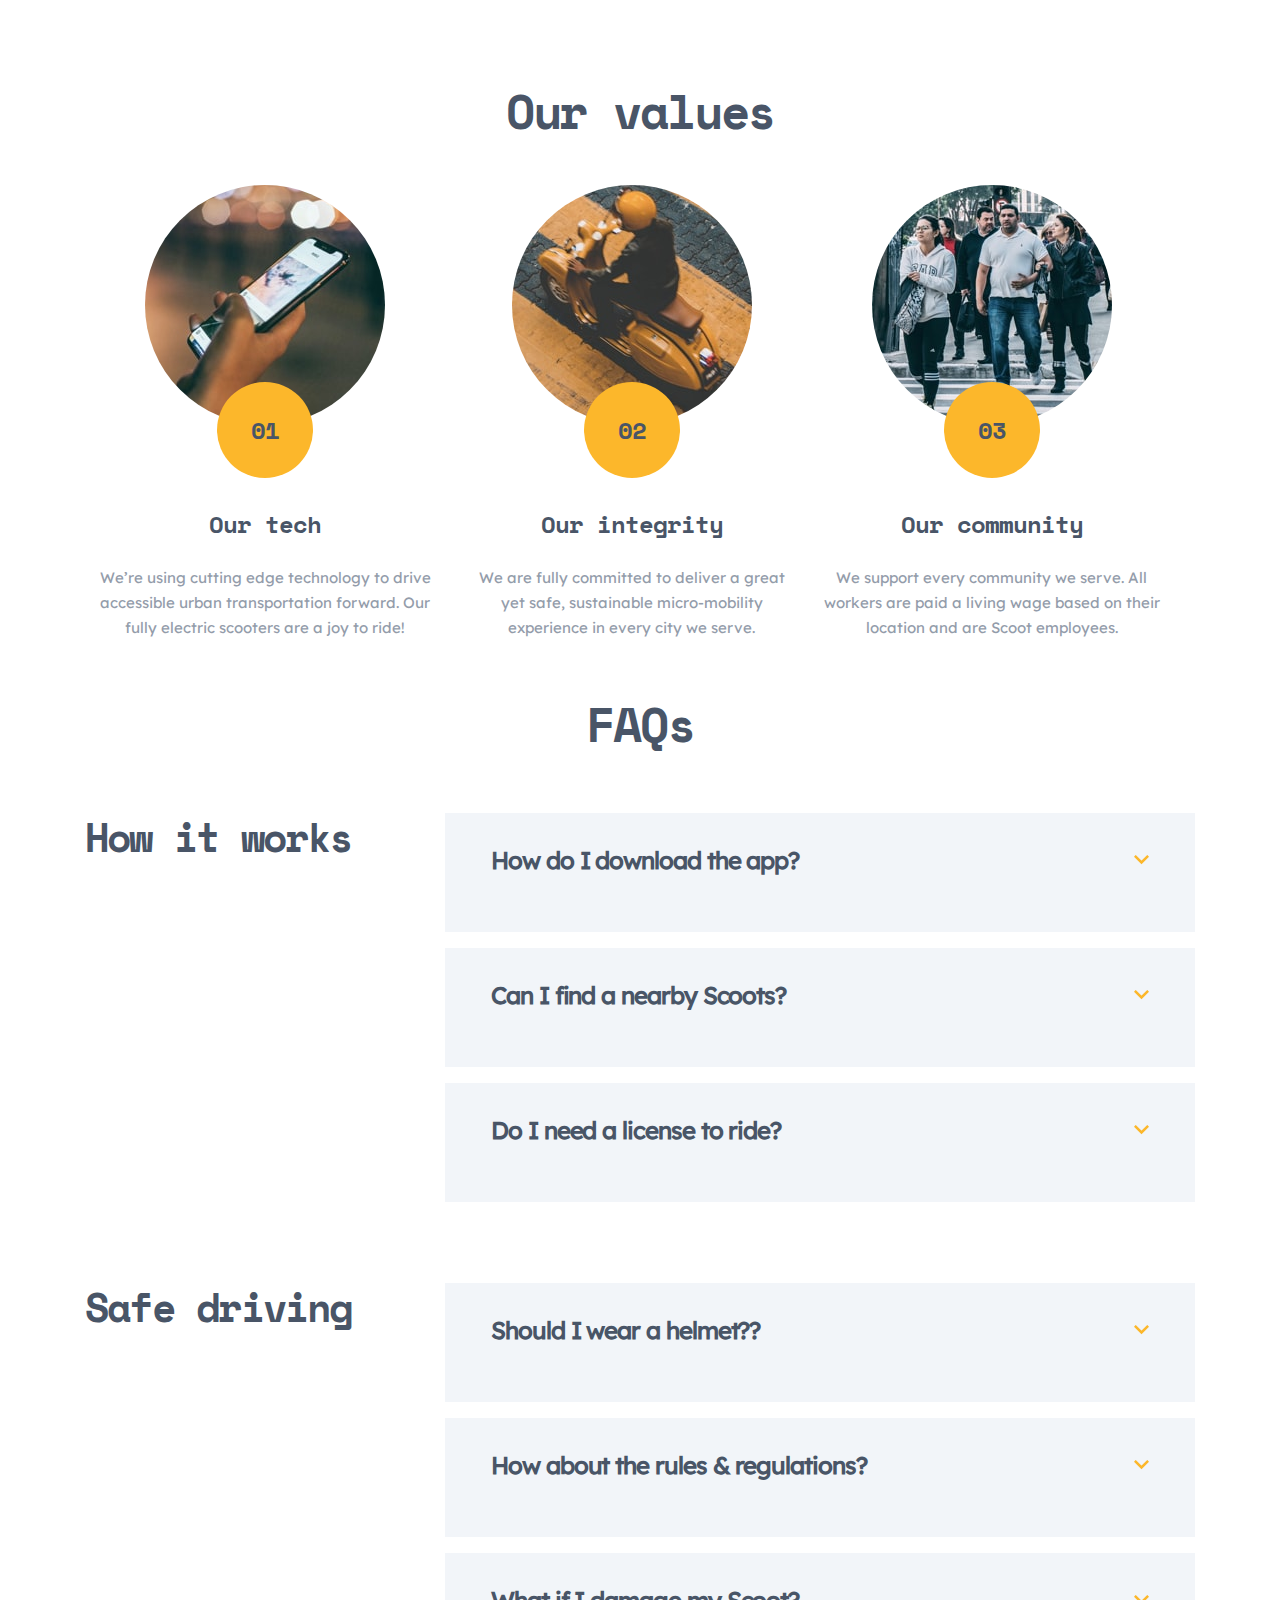
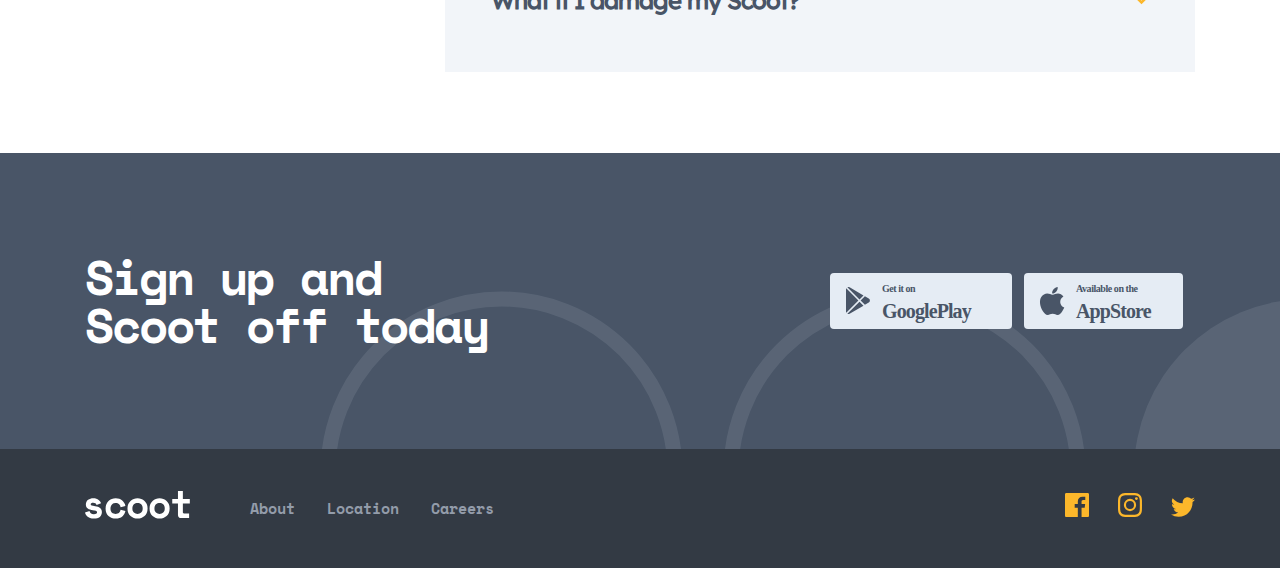
==== commit a755ed67: "Main info with res" ====
--- a/about.html
+++ b/about.html
@@ -50,6 +50,24 @@
             </div>
         </header>
 
+        <section class="main-info">
+            <div class="main-info__container main-info__container-right">
+                <div class="main-info__container-text">
+                    <h2>Mobility for the digital era</h2>
+                    <p>Getting around should be simple (and even fun!) for everyone. We embrace technology to provide low cost, smart access to scooters at your fingertips.</p>
+                </div>
+                <img class="desktop-image" src="assets/images/digital-era.png" alt="Digital Era">
+                <img class="mobile-image" src="assets/images/digital-era-mobile.png" alt="Digital Era">
+            </div>
+            <div class="main-info__container main-info__container-left">
+                <img class="desktop-image" src="assets/images/better-living.png" alt="Better Living">
+                <img class="mobile-image" src="assets/images/better-living-mobile.png" alt="Better Living">
+                <div class="main-info__container-text">
+                    <h2>Better urban living</h2>
+                    <p>We’re helping connect cities and bring people closer together. Our scooters are also fully-electric and we offset the minimal carbon footprint for each ride.</p>
+                </div>
+            </div>
+        </section>
         <section class="our-values">
             <h2>Our values</h2>
             <div class="container value-container">
--- a/css/styles.css
+++ b/css/styles.css
@@ -290,8 +290,40 @@
 }
 
 /* MAIN INFO  */
-
-
+.main-info{
+  max-width: 1350px;
+  margin-left: auto;
+  margin-right: auto;
+  padding-top: 60px;
+  padding-bottom: 60px;
+}
+.main-info__container{
+  max-width: 1230px;
+  display: flex;
+  justify-content: space-between;
+  align-items: center;
+  margin-bottom: 160px;
+}
+.main-info__container-right{
+  margin-left:auto;
+}
+.main-info__container-left{
+  margin-right:auto;
+}
+.main-info__container-text{
+  max-width: 445px;
+}
+.main-info__container-text h2{
+  margin-top: 0;
+  margin-bottom: 25px;
+}
+.main-info__container-text p{
+  margin-top: 0;
+  margin-bottom: 40px;
+}
+  .mobile-image{
+    display: none;
+  }
 /*=====================================================================================================
                                         FOOTER
 =====================================================================================================*/
@@ -616,6 +648,34 @@
   margin-right: 80px;
 }
 
+/* MAIN INFO  */
+
+.main-info__container{
+  flex-direction: column-reverse;
+  align-items: unset;
+}
+.main-info__container img{
+  margin-bottom: 60px;
+  width: 80%;
+}
+.main-info__container-right img{
+  margin-left: auto;
+}
+.main-info__container-left img{
+  margin-right: auto;
+}
+.main-info__container-text{
+  padding-left: 10px;
+  padding-right: 10px;
+  margin-left: auto;
+  margin-right: auto;
+  text-align: center;
+}
+.main-info__container-left{
+  flex-direction: column;
+}
+
+
 /* FOOTER  */
 .footer-scoot{
   flex-direction: column;
@@ -672,6 +732,10 @@
   h2{
     font-size: 32px;
     line-height: 32px;
+  }
+  h4{
+    font-size: 18px;
+    line-height: 24px;
   }
   /* HEADER  */
   .site-header__container{
@@ -750,6 +814,9 @@
   letter-spacing: -1.78571px;
   }
 
+  /* MAIN INFO  */
+  
+
   /* ABOUT  */
   .main-header{
     background: url("../assets/images/about-hero-mobile.jpg") no-repeat;
@@ -777,6 +844,9 @@
   /* MAIN HEADER  */
   .main-header::after{
     background: none;
+  }
+  .main-header h1{
+    text-align: center;
   }
 
   /* MAIN ADVANTAGE  */
@@ -833,4 +903,16 @@
   .map-mobile{
     display: block;
   }
+
+  /* MAIN INFO   */
+  .desktop-image{
+    display: none;
+  }
+  .mobile-image{
+    display: block;
+  }
+  /* Careers */
+  .jobs-info__text .button{
+    width: 100%;
+  }
 }